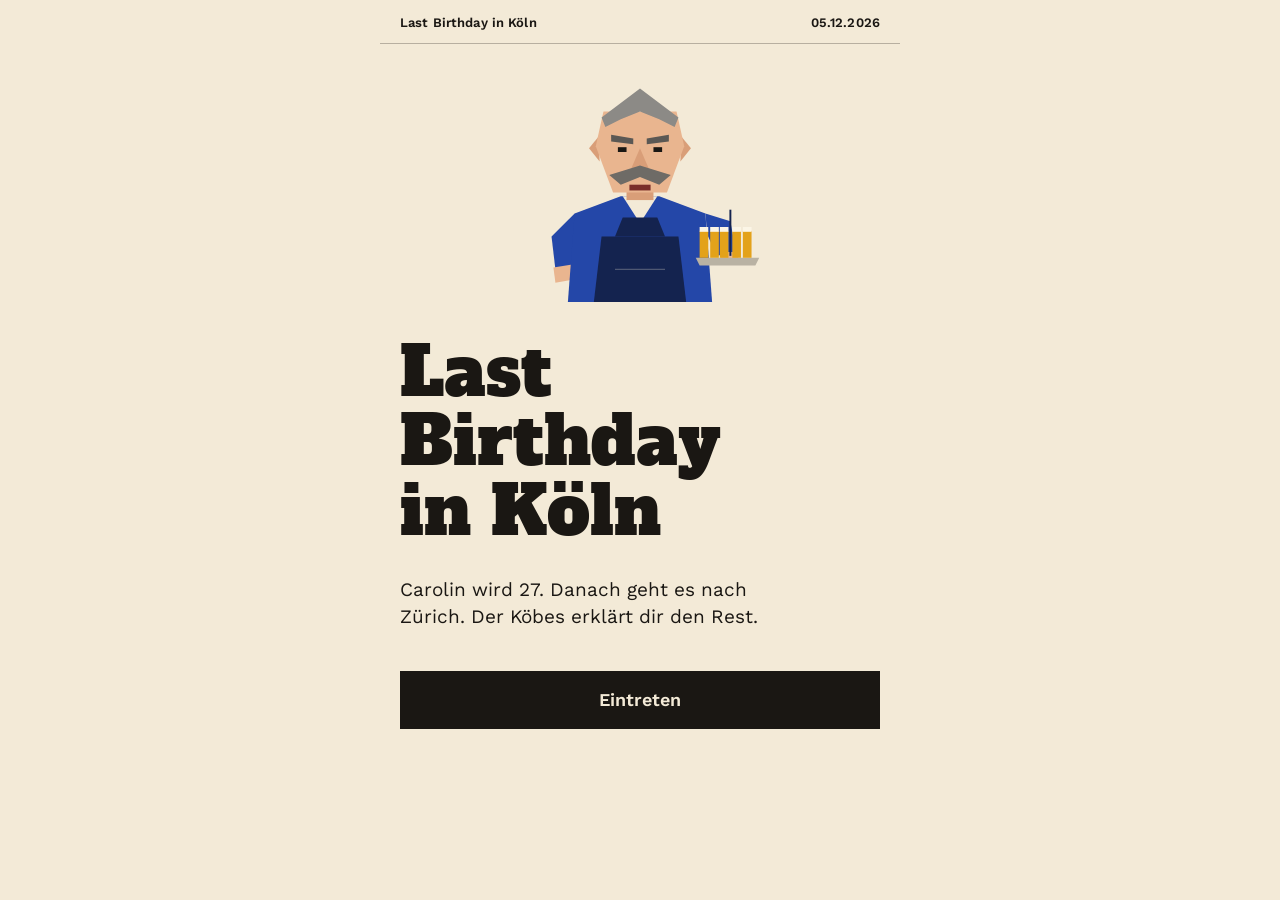
==== index.html @ af920d20 "Einladung: erste Version" ====
<!doctype html>
<html lang="de">
<head>
<meta charset="utf-8">
<meta name="viewport" content="width=device-width, initial-scale=1, viewport-fit=cover">
<meta name="robots" content="noindex,nofollow">
<meta name="theme-color" content="#F3EAD7">
<title>Last Birthday in Köln</title>
<link rel="preconnect" href="https://fonts.googleapis.com">
<link rel="preconnect" href="https://fonts.gstatic.com" crossorigin>
<link href="https://fonts.googleapis.com/css2?family=Alfa+Slab+One&family=Work+Sans:wght@400;500;600&display=swap" rel="stylesheet">
<link rel="stylesheet" href="style.css">
</head>
<body>

<header class="top">
  <span>Last Birthday in Köln</span>
  <span>05.12.2026</span>
</header>

<main id="app">

  <!-- Bühne: Köbes oder Foto -->
  <div id="stage" class="stage">
    <div id="stage-kobes">
      <svg id="kobes" viewBox="0 0 260 260" role="img" aria-label="Der Köbes">
        <!-- linker Arm -->
        <polygon fill="#2447A8" points="62,168 38,192 42,226 64,222 72,190"/>
        <polygon fill="#E9B58F" points="40,224 66,220 64,236 42,240"/>
        <!-- Torso -->
        <polygon fill="#2447A8" points="55,260 62,168 110,150 150,150 198,168 205,260"/>
        <polygon fill="#F3EAD7" points="112,150 130,178 148,150"/>
        <polygon fill="#14234F" points="82,260 90,192 170,192 178,260"/>
        <polygon fill="#14234F" points="104,192 112,172 148,172 156,192"/>
        <line x1="104" y1="226" x2="156" y2="226" stroke="#F3EAD7" stroke-opacity=".35" stroke-width="1"/>
        <!-- rechter Arm mit Kölsch-Kranz -->
        <polygon fill="#2447A8" points="198,168 224,176 230,208 210,212 200,190"/>
        <rect x="214" y="208" width="18" height="12" fill="#E9B58F"/>
        <rect x="223" y="164" width="2" height="48" fill="#14234F"/>
        <polygon fill="#B9B2A3" points="188,214 254,214 250,222 192,222"/>
        <g>
          <rect x="192" y="186" width="9" height="28" fill="#E3A21A"/><rect x="192" y="182" width="9" height="5" fill="#FBF5E6"/>
          <rect x="203" y="186" width="9" height="28" fill="#E3A21A"/><rect x="203" y="182" width="9" height="5" fill="#FBF5E6"/>
          <rect x="213" y="186" width="9" height="28" fill="#E3A21A"/><rect x="213" y="182" width="9" height="5" fill="#FBF5E6"/>
          <rect x="226" y="186" width="9" height="28" fill="#E3A21A"/><rect x="226" y="182" width="9" height="5" fill="#FBF5E6"/>
          <rect x="237" y="186" width="9" height="28" fill="#E3A21A"/><rect x="237" y="182" width="9" height="5" fill="#FBF5E6"/>
        </g>
        <!-- Hals, Ohren, Kopf -->
        <rect fill="#D99E78" x="116" y="128" width="28" height="26"/>
        <polygon fill="#D99E78" points="87,88 77,100 88,114"/>
        <polygon fill="#D99E78" points="173,88 183,100 172,114"/>
        <polygon fill="#E9B58F" points="92,62 168,62 176,98 158,146 102,146 84,98"/>
        <polygon fill="#8C8A86" points="90,68 130,38 170,68 166,78 150,70 130,62 110,70 94,78"/>
        <polygon fill="#5B5854" points="100,86 123,90 123,96 100,93"/>
        <polygon fill="#5B5854" points="160,86 137,90 137,96 160,93"/>
        <rect class="eye" x="107" y="99" width="9" height="5" fill="#1A1713"/>
        <rect class="eye" x="144" y="99" width="9" height="5" fill="#1A1713"/>
        <polygon fill="#D99E78" points="130,100 139,121 121,121"/>
        <rect class="mouth" x="119" y="138" width="22" height="6" fill="#7A2E2A"/>
        <polygon fill="#6E6B66" points="98,128 130,118 162,128 150,138 130,130 110,138"/>
      </svg>
    </div>
    <figure id="stage-photo" class="photo" hidden>
      <img id="photo-img" alt="">
    </figure>
  </div>

  <!-- INTRO -->
  <section id="s-intro" class="screen" hidden>
    <h1 class="title">Last Birthday<br>in Köln</h1>
    <p class="lede">Carolin wird 27. Danach geht es nach Zürich. Der Köbes erklärt dir den Rest.</p>
    <button class="btn btn-main" data-go="story">Eintreten</button>
  </section>

  <!-- STORY -->
  <section id="s-story" class="screen" hidden>
    <div class="progress"><i id="progress"></i></div>
    <div class="bubble" id="bubble"><p id="bubble-text"></p></div>
    <div id="infocard" class="infocard" hidden>
      <dl>
        <div><dt>Wann</dt><dd>Samstag, 5. Dezember 2026, 20 Uhr</dd></div>
        <div><dt>Wo</dt><dd>die wohngemeinschaft<br>Richard-Wagner-Str. 39, 50674 Köln<br>Podest im Wohnzimmer</dd></div>
      </dl>
    </div>
    <button class="btn btn-main" id="next">Weiter</button>
  </section>

  <!-- FORMULAR -->
  <section id="s-form" class="screen" hidden>
    <div class="bubble"><p>Und? Kommst du? Dann sag mir kurz Bescheid. Ich muss wissen, wie viele Gläser ich spülen muss.</p></div>
    <form id="form" autocomplete="off" novalidate>
      <label class="field">
        <span class="lab">Dein Name</span>
        <input type="text" id="f-name" maxlength="60" placeholder="Vor- und Nachname" required>
      </label>

      <fieldset class="field">
        <legend class="lab">Kommst du?</legend>
        <div class="choices">
          <label class="choice"><input type="radio" name="status" value="yes" checked><span>Ich komme</span></label>
          <label class="choice"><input type="radio" name="status" value="maybe"><span>Vielleicht</span></label>
          <label class="choice"><input type="radio" name="status" value="no"><span>Ich kann nicht</span></label>
        </div>
      </fieldset>

      <div id="form-more">
        <div class="field">
          <span class="lab">Mit wie vielen kommst du?</span>
          <div class="stepper">
            <button type="button" id="g-minus" aria-label="Weniger">−</button>
            <output id="g-out">1</output>
            <button type="button" id="g-plus" aria-label="Mehr">+</button>
            <small id="g-hint">nur du</small>
          </div>
        </div>

        <fieldset class="field">
          <legend class="lab">Wann kommst du ungefähr?</legend>
          <div class="choices stack" id="arrival"></div>
        </fieldset>
      </div>

      <label class="field">
        <span class="lab">Nachricht an Caro <em>(optional)</em></span>
        <textarea id="f-note" rows="2" maxlength="400" placeholder="Eine Zeile reicht"></textarea>
      </label>

      <p class="error" id="form-error" hidden></p>
      <button class="btn btn-main" type="submit" id="form-submit">Abschicken</button>
    </form>
  </section>

  <!-- SPIEL-REGELN -->
  <section id="s-rules" class="screen" hidden>
    <div class="bubble"><p id="rules-text"></p></div>
    <ul class="rules">
      <li>Erst ein Übungsglas ohne Wertung, dann sechs Gläser mit Wertung.</li>
      <li>Knopf gedrückt halten, es zapft. Loslassen, wenn das Kölsch am Eichstrich ist.</li>
      <li>Es läuft mal schneller und mal langsamer. Ab dem vierten Glas wird es schwerer.</li>
      <li>Läuft es über, gibt es null Punkte. Pro Glas sind 100 Punkte möglich.</li>
    </ul>
    <button class="btn btn-main" id="rules-go">Los, Zapfhahn auf</button>
  </section>

  <!-- SPIEL -->
  <section id="s-game" class="screen game" hidden>
    <div class="game-head">
      <span id="g-label">Übungsglas</span>
      <span id="g-total">0 Punkte</span>
    </div>
    <div class="glass-wrap" id="glass-wrap">
      <svg id="glass" viewBox="-40 -40 240 390" aria-hidden="true">
        <defs><clipPath id="gclip"><polygon points="42,10 118,10 110,330 50,330"/></clipPath></defs>
        <!-- Zapfhahn -->
        <polygon points="64,-40 96,-40 96,-22 86,-22 86,-14 74,-14 74,-22 64,-22" fill="#14234F"/>
        <rect id="stream" x="76" y="-14" width="8" height="0" fill="#E3A21A"/>
        <g clip-path="url(#gclip)">
          <rect x="0" y="10" width="160" height="320" fill="#FFFFFF" fill-opacity=".4"/>
          <rect id="liq" x="0" y="330" width="160" height="0" fill="#E3A21A"/>
          <rect id="foam" x="0" y="330" width="160" height="0" fill="#FFFFFF"/>
        </g>
        <polygon points="42,10 118,10 110,330 50,330" fill="none" stroke="#1A1713" stroke-width="3" stroke-linejoin="miter"/>
        <g id="mark">
          <line id="mark-line" x1="-38" x2="132" y1="0" y2="0" stroke="#C4161C" stroke-width="3"/>
          <text id="mark-text" x="-38" y="-6" font-size="11" fill="#C4161C" font-family="Work Sans, sans-serif" font-weight="600">Eichstrich</text>
        </g>
        <line id="hit" x1="36" x2="124" y1="0" y2="0" stroke="#1A1713" stroke-width="2" stroke-dasharray="4 3" opacity="0"/>
      </svg>
    </div>
    <p class="game-note" id="game-note"></p>
    <div class="result" id="result" hidden>
      <strong id="res-points">+0</strong>
      <p id="res-text"></p>
      <button class="btn btn-main" id="res-next">Nächstes Glas</button>
    </div>
    <button class="btn btn-pour" id="pour" aria-label="Zapfen: gedrückt halten">Gedrückt halten zum Zapfen</button>
  </section>

  <!-- FERTIG -->
  <section id="s-done" class="screen" hidden>
    <div class="scorebox" id="scorebox" hidden>
      <span class="lab">Dein Wert</span>
      <strong id="score-big">0</strong>
      <span class="of">von 600</span>
    </div>
    <div class="bubble"><p id="done-text"></p></div>
    <div id="done-card" class="infocard">
      <dl>
        <div><dt>Wann</dt><dd>Samstag, 5. Dezember 2026, 20 Uhr</dd></div>
        <div><dt>Wo</dt><dd>die wohngemeinschaft<br>Richard-Wagner-Str. 39, 50674 Köln<br>Podest im Wohnzimmer</dd></div>
        <div><dt>Deine Antwort</dt><dd id="done-answer"></dd></div>
      </dl>
    </div>
    <button class="btn btn-main" id="ics">In den Kalender</button>
    <button class="btn btn-quiet" id="again">Antwort ändern</button>
  </section>

</main>

<script src="config.js"></script>
<script src="app.js"></script>
</body>
</html>
---- style.css ----
:root {
  --cream: #F3EAD7;
  --paper: #FBF5E6;
  --ink: #1A1713;
  --gold: #E3A21A;
  --red: #C4161C;
  --blue: #2447A8;
  --navy: #14234F;
  --line: rgba(26, 23, 19, .28);
  --display: 'Alfa Slab One', Georgia, 'Times New Roman', serif;
  --body: 'Work Sans', system-ui, -apple-system, 'Segoe UI', Roboto, sans-serif;
}

* { box-sizing: border-box; margin: 0; }
html { -webkit-text-size-adjust: 100%; }
body {
  background: var(--cream);
  color: var(--ink);
  font-family: var(--body);
  font-size: 17px;
  line-height: 1.45;
  min-height: 100vh;
  min-height: 100dvh;
  display: flex;
  flex-direction: column;
  align-items: center;
}
[hidden] { display: none !important; }

.top {
  width: 100%;
  max-width: 520px;
  display: flex;
  justify-content: space-between;
  padding: 14px 20px 10px;
  font-size: 13px;
  font-weight: 600;
  border-bottom: 1px solid var(--line);
  letter-spacing: .01em;
}

#app {
  width: 100%;
  max-width: 520px;
  padding: 0 20px calc(28px + env(safe-area-inset-bottom));
  flex: 1;
  display: flex;
  flex-direction: column;
}

/* Bühne */
.stage {
  height: 250px;
  display: flex;
  align-items: flex-end;
  justify-content: center;
  margin-top: 8px;
  position: relative;
}
.stage.compact { height: 130px; }
#stage-kobes svg { height: 100%; width: auto; max-height: 250px; display: block; }
.stage.compact #stage-kobes svg { height: 130px; }
#stage-kobes { height: 100%; display: flex; align-items: flex-end; }
.stage.compact #stage-kobes { height: 130px; }

.photo {
  background: var(--paper);
  padding: 10px 10px 34px;
  border: 1px solid var(--line);
  transform: rotate(-2deg);
  max-height: 100%;
  display: flex;
  align-self: center;
}
.photo img { display: block; max-height: 190px; max-width: 280px; width: auto; height: auto; object-fit: cover; }

.mouth { transform-origin: 130px 141px; }
.talking .mouth { animation: talk .22s steps(1) infinite; }
@keyframes talk { 0% { transform: scaleY(1); } 50% { transform: scaleY(2.2); } }
.eye { animation: blink 5s infinite; transform-origin: center; transform-box: fill-box; }
@keyframes blink { 0%, 94%, 100% { transform: scaleY(1); } 96% { transform: scaleY(.1); } }

/* Typo */
.title {
  font-family: var(--display);
  font-weight: 400;
  font-size: clamp(44px, 14vw, 68px);
  line-height: 1.02;
  margin: 22px 0 14px;
  color: var(--ink);
}
.lede { font-size: 19px; max-width: 30ch; margin-bottom: 24px; }
.lab { display: block; font-weight: 600; font-size: 14px; margin-bottom: 8px; }
.lab em { font-weight: 400; font-style: normal; opacity: .65; }

.screen { display: flex; flex-direction: column; gap: 16px; padding-top: 14px; flex: 1; }

/* Sprechblase */
.bubble {
  border: 1.5px solid var(--ink);
  background: var(--paper);
  padding: 18px 18px 18px;
  position: relative;
  min-height: 112px;
  margin-top: 8px;
}
.bubble::before {
  content: '';
  position: absolute;
  top: -11px;
  left: 56%;
  width: 18px;
  height: 18px;
  background: var(--paper);
  border-left: 1.5px solid var(--ink);
  border-top: 1.5px solid var(--ink);
  transform: rotate(45deg);
}
.bubble p { font-size: 19px; line-height: 1.42; }

.progress { height: 3px; background: var(--line); }
.progress i { display: block; height: 100%; width: 0; background: var(--red); transition: width .3s ease; }

/* Infokarte */
.infocard { border-top: 1.5px solid var(--ink); border-bottom: 1.5px solid var(--ink); }
.infocard dl > div { display: grid; grid-template-columns: 92px 1fr; gap: 12px; padding: 12px 0; }
.infocard dl > div + div { border-top: 1px solid var(--line); }
.infocard dt { font-size: 13px; font-weight: 600; opacity: .7; padding-top: 2px; }
.infocard dd { font-weight: 500; }

/* Buttons */
.btn {
  appearance: none;
  border: 1.5px solid var(--ink);
  background: transparent;
  color: var(--ink);
  font: inherit;
  font-weight: 600;
  padding: 15px 18px;
  cursor: pointer;
  border-radius: 0;
  width: 100%;
  -webkit-tap-highlight-color: transparent;
}
.btn-main { background: var(--ink); color: var(--cream); }
.btn-main:active { background: var(--red); border-color: var(--red); }
.btn-quiet { border-color: transparent; text-decoration: underline; text-underline-offset: 3px; }
.btn[disabled] { opacity: .5; }
#next { margin-top: auto; }

/* Formular */
#form { display: grid; gap: 22px; }
#form-more { display: grid; gap: 22px; }
.field { border: 0; padding: 0; min-width: 0; }
input[type=text], textarea {
  width: 100%;
  font: inherit;
  padding: 13px 14px;
  border: 1.5px solid var(--ink);
  background: var(--paper);
  border-radius: 0;
  color: var(--ink);
}
input[type=text]:focus, textarea:focus { outline: 3px solid var(--gold); outline-offset: 0; }
textarea { resize: vertical; }

.choices { display: grid; grid-template-columns: repeat(3, 1fr); gap: 0; }
.choices.stack { grid-template-columns: 1fr; }
.choice { position: relative; display: block; }
.choice input { position: absolute; opacity: 0; inset: 0; }
.choice span {
  display: block;
  padding: 13px 12px;
  border: 1.5px solid var(--ink);
  margin: 0 -1.5px -1.5px 0;
  background: var(--paper);
  font-weight: 500;
  font-size: 16px;
}
.choice input:checked + span { background: var(--ink); color: var(--cream); }
.choice input:focus-visible + span { outline: 3px solid var(--gold); outline-offset: 2px; }
.stack .choice span { margin: 0 0 -1.5px 0; }

.stepper { display: flex; align-items: center; gap: 0; }
.stepper button {
  width: 48px; height: 48px;
  border: 1.5px solid var(--ink); background: var(--paper);
  font: inherit; font-size: 22px; cursor: pointer; border-radius: 0;
}
.stepper output {
  width: 56px; height: 48px;
  display: grid; place-items: center;
  border-top: 1.5px solid var(--ink); border-bottom: 1.5px solid var(--ink);
  font-weight: 600; font-size: 19px;
}
.stepper small { margin-left: 14px; opacity: .7; }

.error { color: var(--red); font-weight: 600; }

/* Regeln */
.rules { list-style: none; padding: 0; border-top: 1.5px solid var(--ink); }
.rules li { padding: 11px 0 11px 20px; border-bottom: 1px solid var(--line); position: relative; font-size: 16px; }
.rules li::before { content: ''; position: absolute; left: 0; top: 19px; width: 8px; height: 8px; background: var(--gold); transform: rotate(45deg); }

/* Spiel */
.game { gap: 6px; user-select: none; -webkit-user-select: none; -webkit-touch-callout: none; touch-action: manipulation; }
.game-head { display: flex; justify-content: space-between; font-weight: 600; border-bottom: 1px solid var(--line); padding-bottom: 8px; }
.glass-wrap { position: relative; display: flex; justify-content: center; flex: 1; min-height: 300px; }
#glass { height: clamp(280px, calc(100dvh - 330px), 520px); width: auto; max-width: 100%; display: block; }
.game-note { text-align: center; min-height: 22px; font-size: 15px; opacity: .85; }
#result[hidden] + .btn-pour { display: inline-block; }
.btn-pour {
  background: var(--gold);
  border-color: var(--ink);
  padding: 26px 18px;
  font-size: 19px;
  touch-action: none;
  user-select: none; -webkit-user-select: none;
}
.btn-pour.on { background: var(--red); color: var(--paper); border-color: var(--red); }
.btn-pour[disabled] { opacity: .35; }

.result {
  display: grid; grid-template-columns: auto 1fr; column-gap: 16px; row-gap: 12px; align-items: center;
  border-top: 1.5px solid var(--ink); padding-top: 12px;
}
.result .btn { grid-column: 1 / -1; }
.result strong { font-family: var(--display); font-weight: 400; font-size: 52px; line-height: 1; }
.result strong.zero { color: var(--red); }
.result p { font-size: 17px; }

.spill #liq { fill: var(--red); }

/* Ergebnis */
.scorebox { border: 1.5px solid var(--ink); background: var(--paper); padding: 16px 18px; display: grid; grid-template-columns: 1fr auto; align-items: baseline; margin-top: 12px; }
.scorebox .lab { grid-column: 1 / -1; margin-bottom: 0; }
.scorebox strong { font-family: var(--display); font-weight: 400; font-size: 64px; line-height: 1.1; }
.scorebox .of { opacity: .7; }

@media (min-width: 560px) {
  body { font-size: 18px; }
}
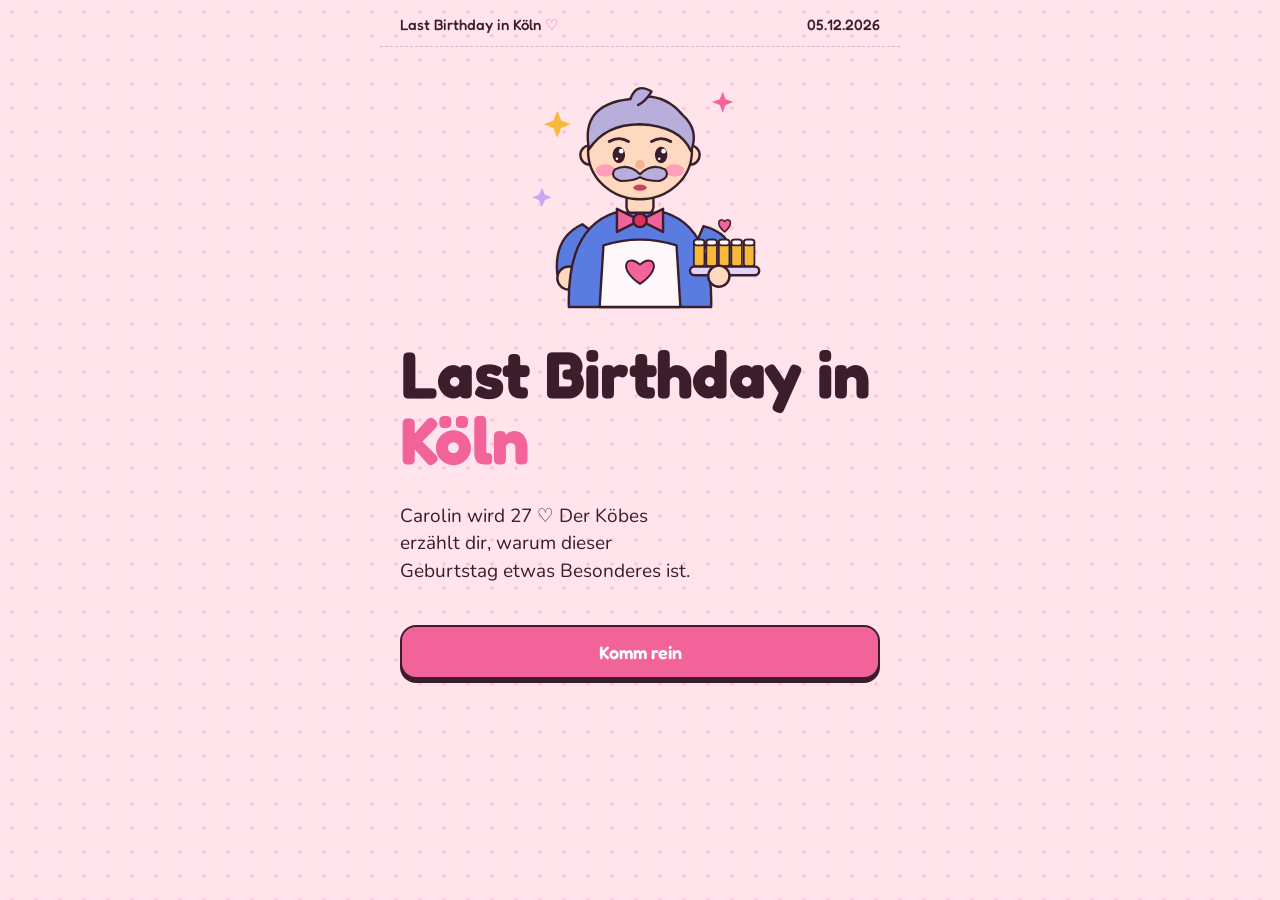
==== commit 8ae7f8a8: "Cute Design, Saarland-Story, Foto, Supabase verbunden" ====
--- a/index.html
+++ b/index.html
@@ -4,11 +4,13 @@
 <meta charset="utf-8">
 <meta name="viewport" content="width=device-width, initial-scale=1, viewport-fit=cover">
 <meta name="robots" content="noindex,nofollow">
-<meta name="theme-color" content="#F3EAD7">
+<meta name="theme-color" content="#FFE4EC">
 <title>Last Birthday in Köln</title>
+<meta property="og:title" content="Last Birthday in Köln">
+<meta property="og:description" content="Carolin wird 27. Der Köbes lädt ein.">
 <link rel="preconnect" href="https://fonts.googleapis.com">
 <link rel="preconnect" href="https://fonts.gstatic.com" crossorigin>
-<link href="https://fonts.googleapis.com/css2?family=Alfa+Slab+One&family=Work+Sans:wght@400;500;600&display=swap" rel="stylesheet">
+<link href="https://fonts.googleapis.com/css2?family=Fredoka:wght@400;500;600;700&family=Nunito:wght@400;600;700;800&display=swap" rel="stylesheet">
 <link rel="stylesheet" href="style.css">
 </head>
 <body>
@@ -24,52 +26,81 @@
   <div id="stage" class="stage">
     <div id="stage-kobes">
       <svg id="kobes" viewBox="0 0 260 260" role="img" aria-label="Der Köbes">
-        <!-- linker Arm -->
-        <polygon fill="#2447A8" points="62,168 38,192 42,226 64,222 72,190"/>
-        <polygon fill="#E9B58F" points="40,224 66,220 64,236 42,240"/>
-        <!-- Torso -->
-        <polygon fill="#2447A8" points="55,260 62,168 110,150 150,150 198,168 205,260"/>
-        <polygon fill="#F3EAD7" points="112,150 130,178 148,150"/>
-        <polygon fill="#14234F" points="82,260 90,192 170,192 178,260"/>
-        <polygon fill="#14234F" points="104,192 112,172 148,172 156,192"/>
-        <line x1="104" y1="226" x2="156" y2="226" stroke="#F3EAD7" stroke-opacity=".35" stroke-width="1"/>
-        <!-- rechter Arm mit Kölsch-Kranz -->
-        <polygon fill="#2447A8" points="198,168 224,176 230,208 210,212 200,190"/>
-        <rect x="214" y="208" width="18" height="12" fill="#E9B58F"/>
-        <rect x="223" y="164" width="2" height="48" fill="#14234F"/>
-        <polygon fill="#B9B2A3" points="188,214 254,214 250,222 192,222"/>
-        <g>
-          <rect x="192" y="186" width="9" height="28" fill="#E3A21A"/><rect x="192" y="182" width="9" height="5" fill="#FBF5E6"/>
-          <rect x="203" y="186" width="9" height="28" fill="#E3A21A"/><rect x="203" y="182" width="9" height="5" fill="#FBF5E6"/>
-          <rect x="213" y="186" width="9" height="28" fill="#E3A21A"/><rect x="213" y="182" width="9" height="5" fill="#FBF5E6"/>
-          <rect x="226" y="186" width="9" height="28" fill="#E3A21A"/><rect x="226" y="182" width="9" height="5" fill="#FBF5E6"/>
-          <rect x="237" y="186" width="9" height="28" fill="#E3A21A"/><rect x="237" y="182" width="9" height="5" fill="#FBF5E6"/>
-        </g>
-        <!-- Hals, Ohren, Kopf -->
-        <rect fill="#D99E78" x="116" y="128" width="28" height="26"/>
-        <polygon fill="#D99E78" points="87,88 77,100 88,114"/>
-        <polygon fill="#D99E78" points="173,88 183,100 172,114"/>
-        <polygon fill="#E9B58F" points="92,62 168,62 176,98 158,146 102,146 84,98"/>
-        <polygon fill="#8C8A86" points="90,68 130,38 170,68 166,78 150,70 130,62 110,70 94,78"/>
-        <polygon fill="#5B5854" points="100,86 123,90 123,96 100,93"/>
-        <polygon fill="#5B5854" points="160,86 137,90 137,96 160,93"/>
-        <rect class="eye" x="107" y="99" width="9" height="5" fill="#1A1713"/>
-        <rect class="eye" x="144" y="99" width="9" height="5" fill="#1A1713"/>
-        <polygon fill="#D99E78" points="130,100 139,121 121,121"/>
-        <rect class="mouth" x="119" y="138" width="22" height="6" fill="#7A2E2A"/>
-        <polygon fill="#6E6B66" points="98,128 130,118 162,128 150,138 130,130 110,138"/>
+        <g stroke="#3B1E2C" stroke-width="2.5" stroke-linejoin="round" stroke-linecap="round">
+          <!-- Funkeln -->
+          <path class="spark" d="M44 58 l4 10 10 4 -10 4 -4 10 -4 -10 -10 -4 10 -4z" fill="#F7B93B" stroke="none"/>
+          <path class="spark s2" d="M216 38 l3 8 8 3 -8 3 -3 8 -3 -8 -8 -3 8 -3z" fill="#F2639A" stroke="none"/>
+          <path class="spark s3" d="M28 138 l3 7 7 3 -7 3 -3 7 -3 -7 -7 -3 7 -3z" fill="#C7A8F0" stroke="none"/>
+
+          <!-- Hals -->
+          <rect x="116" y="138" width="28" height="28" rx="8" fill="#FFD9BF"/>
+
+          <!-- linker Arm -->
+          <path d="M70 176 Q40 190 44 228 L68 226 Q68 200 86 188 Z" fill="#5A7BE0"/>
+          <circle cx="56" cy="232" r="12" fill="#FFD9BF"/>
+
+          <!-- Torso -->
+          <path d="M56 262 Q54 180 104 164 L156 164 Q206 180 204 262 Z" fill="#5A7BE0"/>
+          <!-- Schürze -->
+          <path d="M88 262 L92 198 Q130 186 168 198 L172 262 Z" fill="#FFF8FB"/>
+          <path d="M130 238 C106 222 116 206 130 218 C144 206 154 222 130 238 Z" fill="#F2639A" stroke-width="2"/>
+          <!-- Schleife -->
+          <path d="M130 172 L106 160 L106 184 Z" fill="#F2639A"/>
+          <path d="M130 172 L154 160 L154 184 Z" fill="#F2639A"/>
+          <circle cx="130" cy="172" r="7" fill="#E0305F"/>
+
+          <!-- rechter Arm mit Kölsch-Kranz -->
+          <path d="M196 178 Q228 186 228 218 L204 220 Q204 200 190 192 Z" fill="#5A7BE0"/>
+          <g stroke-width="1.8">
+            <rect x="186" y="192" width="11" height="28" rx="3" fill="#F7B93B"/><rect x="186" y="192" width="11" height="6" rx="3" fill="#FFF8FB"/>
+            <rect x="199" y="192" width="11" height="28" rx="3" fill="#F7B93B"/><rect x="199" y="192" width="11" height="6" rx="3" fill="#FFF8FB"/>
+            <rect x="212" y="192" width="11" height="28" rx="3" fill="#F7B93B"/><rect x="212" y="192" width="11" height="6" rx="3" fill="#FFF8FB"/>
+            <rect x="225" y="192" width="11" height="28" rx="3" fill="#F7B93B"/><rect x="225" y="192" width="11" height="6" rx="3" fill="#FFF8FB"/>
+            <rect x="238" y="192" width="11" height="28" rx="3" fill="#F7B93B"/><rect x="238" y="192" width="11" height="6" rx="3" fill="#FFF8FB"/>
+          </g>
+          <rect x="182" y="220" width="72" height="9" rx="4.5" fill="#E3D3FA"/>
+          <path d="M218 184 C208 176 212 168 218 173 C224 168 228 176 218 184 Z" fill="#F2639A" stroke-width="1.6"/>
+          <circle cx="212" cy="230" r="11" fill="#FFD9BF"/>
+
+          <!-- Ohren -->
+          <circle cx="78" cy="104" r="10" fill="#FFD9BF"/>
+          <circle cx="182" cy="104" r="10" fill="#FFD9BF"/>
+          <!-- Kopf -->
+          <ellipse cx="130" cy="100" rx="54" ry="50" fill="#FFD9BF"/>
+          <!-- Haare -->
+          <path d="M77 98 Q68 52 118 46 Q152 36 174 62 Q192 78 183 100 Q172 74 130 72 Q94 72 77 98 Z" fill="#B8AEDB"/>
+          <path d="M120 46 Q126 28 142 38 Q136 48 128 52" fill="#B8AEDB"/>
+        </g>
+        <!-- Gesicht -->
+        <g stroke="#3B1E2C" stroke-linecap="round" fill="none">
+          <path d="M98 90 Q108 84 118 90" stroke-width="3"/>
+          <path d="M142 90 Q152 84 162 90" stroke-width="3"/>
+        </g>
+        <g class="eyes">
+          <ellipse class="eye" cx="108" cy="104" rx="6.5" ry="8.5" fill="#3B1E2C"/>
+          <ellipse class="eye" cx="152" cy="104" rx="6.5" ry="8.5" fill="#3B1E2C"/>
+          <circle cx="110.5" cy="100" r="2.4" fill="#fff"/>
+          <circle cx="154.5" cy="100" r="2.4" fill="#fff"/>
+          <circle cx="106" cy="108" r="1.3" fill="#fff"/>
+          <circle cx="150" cy="108" r="1.3" fill="#fff"/>
+        </g>
+        <ellipse cx="94" cy="120" rx="10" ry="6.5" fill="#FF9FB8"/>
+        <ellipse cx="166" cy="120" rx="10" ry="6.5" fill="#FF9FB8"/>
+        <circle cx="130" cy="114" r="5" fill="#F4B493"/>
+        <ellipse class="mouth" cx="130" cy="138" rx="7" ry="3.2" fill="#C9455F"/>
+        <path d="M130 124 Q118 112 104 119 Q98 127 110 131 Q124 131 130 127 Q136 131 150 131 Q162 127 156 119 Q142 112 130 124 Z" fill="#B8AEDB" stroke="#3B1E2C" stroke-width="2.2" stroke-linejoin="round"/>
       </svg>
     </div>
     <figure id="stage-photo" class="photo" hidden>
-      <img id="photo-img" alt="">
+      <img id="photo-img" alt="Die kleine Caro mit einem Luftballon">
     </figure>
   </div>
 
   <!-- INTRO -->
   <section id="s-intro" class="screen" hidden>
-    <h1 class="title">Last Birthday<br>in Köln</h1>
-    <p class="lede">Carolin wird 27. Danach geht es nach Zürich. Der Köbes erklärt dir den Rest.</p>
-    <button class="btn btn-main" data-go="story">Eintreten</button>
+    <h1 class="title">Last Birthday in <em>Köln</em></h1>
+    <p class="lede">Carolin wird 27 &#9825; Der Köbes erzählt dir, warum dieser Geburtstag etwas Besonderes ist.</p>
+    <button class="btn btn-main" data-go="story">Komm rein</button>
   </section>
 
   <!-- STORY -->
@@ -150,21 +181,22 @@
     </div>
     <div class="glass-wrap" id="glass-wrap">
       <svg id="glass" viewBox="-40 -40 240 390" aria-hidden="true">
-        <defs><clipPath id="gclip"><polygon points="42,10 118,10 110,330 50,330"/></clipPath></defs>
+        <defs><clipPath id="gclip"><path d="M42 10 H118 L110 322 Q109 330 101 330 H59 Q51 330 50 322 Z"/></clipPath></defs>
         <!-- Zapfhahn -->
-        <polygon points="64,-40 96,-40 96,-22 86,-22 86,-14 74,-14 74,-22 64,-22" fill="#14234F"/>
-        <rect id="stream" x="76" y="-14" width="8" height="0" fill="#E3A21A"/>
+        <rect x="62" y="-40" width="36" height="20" rx="6" fill="#3B1E2C"/>
+        <rect x="74" y="-22" width="12" height="9" rx="3" fill="#3B1E2C"/>
+        <rect id="stream" x="76" y="-14" width="8" height="0" fill="#F7B93B"/>
         <g clip-path="url(#gclip)">
-          <rect x="0" y="10" width="160" height="320" fill="#FFFFFF" fill-opacity=".4"/>
-          <rect id="liq" x="0" y="330" width="160" height="0" fill="#E3A21A"/>
+          <rect x="0" y="10" width="160" height="320" fill="#FFFFFF" fill-opacity=".55"/>
+          <rect id="liq" x="0" y="330" width="160" height="0" fill="#F7B93B"/>
           <rect id="foam" x="0" y="330" width="160" height="0" fill="#FFFFFF"/>
         </g>
-        <polygon points="42,10 118,10 110,330 50,330" fill="none" stroke="#1A1713" stroke-width="3" stroke-linejoin="miter"/>
+        <path d="M42 10 H118 L110 322 Q109 330 101 330 H59 Q51 330 50 322 Z" fill="none" stroke="#3B1E2C" stroke-width="3.5" stroke-linejoin="round"/>
         <g id="mark">
-          <line id="mark-line" x1="-38" x2="132" y1="0" y2="0" stroke="#C4161C" stroke-width="3"/>
-          <text id="mark-text" x="-38" y="-6" font-size="11" fill="#C4161C" font-family="Work Sans, sans-serif" font-weight="600">Eichstrich</text>
-        </g>
-        <line id="hit" x1="36" x2="124" y1="0" y2="0" stroke="#1A1713" stroke-width="2" stroke-dasharray="4 3" opacity="0"/>
+          <line id="mark-line" x1="-38" x2="132" y1="0" y2="0" stroke="#E0305F" stroke-width="3" stroke-linecap="round"/>
+          <text id="mark-text" x="-38" y="-6" font-size="12" fill="#E0305F" font-family="Fredoka, sans-serif" font-weight="600">Eichstrich</text>
+        </g>
+        <line id="hit" x1="36" x2="124" y1="0" y2="0" stroke="#3B1E2C" stroke-width="2" stroke-dasharray="4 3" opacity="0"/>
       </svg>
     </div>
     <p class="game-note" id="game-note"></p>
--- a/style.css
+++ b/style.css
@@ -1,20 +1,27 @@
 :root {
-  --cream: #F3EAD7;
-  --paper: #FBF5E6;
-  --ink: #1A1713;
-  --gold: #E3A21A;
-  --red: #C4161C;
-  --blue: #2447A8;
-  --navy: #14234F;
-  --line: rgba(26, 23, 19, .28);
-  --display: 'Alfa Slab One', Georgia, 'Times New Roman', serif;
-  --body: 'Work Sans', system-ui, -apple-system, 'Segoe UI', Roboto, sans-serif;
+  --cream: #FFE4EC;          /* Hintergrund, zartes Rosa */
+  --paper: #FFF8FB;          /* Karten */
+  --ink: #3B1E2C;            /* dunkles Pflaume statt Schwarz */
+  --gold: #F7B93B;           /* Kölsch */
+  --red: #E0305F;            /* Kirsche */
+  --rose: #F2639A;           /* Hauptfarbe Buttons */
+  --pink: #FFB3CD;
+  --lilac: #E3D3FA;
+  --butter: #FFF0B8;
+  --blue: #5A7BE0;
+  --navy: #3B1E2C;
+  --line: rgba(59, 30, 44, .22);
+  --display: 'Fredoka', 'Nunito', system-ui, sans-serif;
+  --body: 'Nunito', system-ui, -apple-system, 'Segoe UI', Roboto, sans-serif;
+  --r: 16px;
 }
 
 * { box-sizing: border-box; margin: 0; }
 html { -webkit-text-size-adjust: 100%; }
 body {
-  background: var(--cream);
+  background-color: var(--cream);
+  background-image: radial-gradient(rgba(242, 99, 154, .22) 1.8px, transparent 2px);
+  background-size: 24px 24px;
   color: var(--ink);
   font-family: var(--body);
   font-size: 17px;
@@ -33,11 +40,12 @@
   display: flex;
   justify-content: space-between;
   padding: 14px 20px 10px;
-  font-size: 13px;
-  font-weight: 600;
-  border-bottom: 1px solid var(--line);
-  letter-spacing: .01em;
-}
+  font-family: var(--display);
+  font-size: 15px;
+  font-weight: 500;
+  border-bottom: 1.5px dashed var(--line);
+}
+.top span:first-child::after { content: ' ♡'; color: var(--rose); }
 
 #app {
   width: 100%;
@@ -57,52 +65,74 @@
   margin-top: 8px;
   position: relative;
 }
-.stage.compact { height: 130px; }
-#stage-kobes svg { height: 100%; width: auto; max-height: 250px; display: block; }
-.stage.compact #stage-kobes svg { height: 130px; }
+.stage.compact { height: 140px; }
+.stage.has-photo { height: 290px; }
 #stage-kobes { height: 100%; display: flex; align-items: flex-end; }
-.stage.compact #stage-kobes { height: 130px; }
+#stage-kobes svg { height: 100%; width: auto; max-height: 250px; display: block; overflow: visible; }
+.stage.compact #stage-kobes svg { height: 140px; }
 
 .photo {
   background: var(--paper);
-  padding: 10px 10px 34px;
-  border: 1px solid var(--line);
-  transform: rotate(-2deg);
-  max-height: 100%;
+  padding: 9px 9px 30px;
+  border: 2px solid var(--ink);
+  border-radius: 6px;
+  box-shadow: 4px 4px 0 var(--rose);
+  transform: rotate(-3deg);
   display: flex;
   align-self: center;
-}
-.photo img { display: block; max-height: 190px; max-width: 280px; width: auto; height: auto; object-fit: cover; }
-
-.mouth { transform-origin: 130px 141px; }
+  position: relative;
+}
+.photo::before {
+  content: '';
+  position: absolute;
+  top: -12px; left: 50%;
+  width: 70px; height: 22px;
+  margin-left: -35px;
+  background: var(--butter);
+  border: 1.5px solid var(--ink);
+  transform: rotate(4deg);
+}
+.photo img { display: block; width: 188px; height: 212px; object-fit: cover; object-position: 50% 22%; border-radius: 2px; }
+
+.mouth { transform-origin: 130px 139px; transform-box: view-box; }
 .talking .mouth { animation: talk .22s steps(1) infinite; }
-@keyframes talk { 0% { transform: scaleY(1); } 50% { transform: scaleY(2.2); } }
-.eye { animation: blink 5s infinite; transform-origin: center; transform-box: fill-box; }
+@keyframes talk { 0% { transform: scaleY(1); } 50% { transform: scaleY(1.9); } }
+.eye { animation: blink 5s infinite; transform-box: fill-box; transform-origin: center; }
 @keyframes blink { 0%, 94%, 100% { transform: scaleY(1); } 96% { transform: scaleY(.1); } }
+.spark { animation: twinkle 2.4s ease-in-out infinite; transform-box: fill-box; transform-origin: center; }
+.spark.s2 { animation-delay: .8s; }
+.spark.s3 { animation-delay: 1.5s; }
+@keyframes twinkle { 0%, 100% { transform: scale(1); } 50% { transform: scale(.55); } }
+.shock #kobes { animation: shock .7s ease both; }
+@keyframes shock { 0% { transform: translateY(0); } 20% { transform: translateY(-14px) rotate(-3deg); } 40% { transform: translateY(0) rotate(3deg); } 60% { transform: rotate(-2deg); } 100% { transform: none; } }
 
 /* Typo */
 .title {
   font-family: var(--display);
-  font-weight: 400;
-  font-size: clamp(44px, 14vw, 68px);
-  line-height: 1.02;
+  font-weight: 700;
+  font-size: clamp(44px, 14vw, 66px);
+  line-height: 1;
   margin: 22px 0 14px;
   color: var(--ink);
-}
-.lede { font-size: 19px; max-width: 30ch; margin-bottom: 24px; }
-.lab { display: block; font-weight: 600; font-size: 14px; margin-bottom: 8px; }
-.lab em { font-weight: 400; font-style: normal; opacity: .65; }
+  letter-spacing: -.01em;
+}
+.title em { font-style: normal; color: var(--rose); }
+.lede { font-size: 19px; max-width: 28ch; margin-bottom: 24px; }
+.lab { display: block; font-family: var(--display); font-weight: 500; font-size: 16px; margin-bottom: 8px; }
+.lab em { font-family: var(--body); font-weight: 400; font-style: normal; opacity: .65; }
 
 .screen { display: flex; flex-direction: column; gap: 16px; padding-top: 14px; flex: 1; }
 
 /* Sprechblase */
 .bubble {
-  border: 1.5px solid var(--ink);
-  background: var(--paper);
-  padding: 18px 18px 18px;
+  border: 2px solid var(--ink);
+  border-radius: 20px;
+  background: var(--paper);
+  padding: 18px 20px;
   position: relative;
   min-height: 112px;
-  margin-top: 8px;
+  margin-top: 10px;
+  box-shadow: 5px 5px 0 var(--pink);
 }
 .bubble::before {
   content: '';
@@ -112,39 +142,44 @@
   width: 18px;
   height: 18px;
   background: var(--paper);
-  border-left: 1.5px solid var(--ink);
-  border-top: 1.5px solid var(--ink);
+  border-left: 2px solid var(--ink);
+  border-top: 2px solid var(--ink);
+  border-top-left-radius: 4px;
   transform: rotate(45deg);
 }
 .bubble p { font-size: 19px; line-height: 1.42; }
 
-.progress { height: 3px; background: var(--line); }
-.progress i { display: block; height: 100%; width: 0; background: var(--red); transition: width .3s ease; }
+.progress { height: 8px; background: var(--paper); border: 2px solid var(--ink); border-radius: 8px; overflow: hidden; }
+.progress i { display: block; height: 100%; width: 0; background: var(--rose); transition: width .3s ease; }
 
 /* Infokarte */
-.infocard { border-top: 1.5px solid var(--ink); border-bottom: 1.5px solid var(--ink); }
-.infocard dl > div { display: grid; grid-template-columns: 92px 1fr; gap: 12px; padding: 12px 0; }
-.infocard dl > div + div { border-top: 1px solid var(--line); }
-.infocard dt { font-size: 13px; font-weight: 600; opacity: .7; padding-top: 2px; }
-.infocard dd { font-weight: 500; }
+.infocard { border: 2px solid var(--ink); border-radius: 20px; background: var(--paper); padding: 4px 18px; box-shadow: 5px 5px 0 var(--lilac); }
+.infocard dl > div { display: grid; grid-template-columns: 96px 1fr; gap: 12px; padding: 12px 0; }
+.infocard dl > div + div { border-top: 1.5px dashed var(--line); }
+.infocard dt { font-family: var(--display); font-size: 15px; font-weight: 500; color: var(--rose); padding-top: 1px; }
+.infocard dd { font-weight: 700; }
 
 /* Buttons */
 .btn {
   appearance: none;
-  border: 1.5px solid var(--ink);
-  background: transparent;
-  color: var(--ink);
-  font: inherit;
+  border: 2px solid var(--ink);
+  background: var(--paper);
+  color: var(--ink);
+  font-family: var(--display);
+  font-size: 18px;
   font-weight: 600;
-  padding: 15px 18px;
+  padding: 14px 18px;
   cursor: pointer;
-  border-radius: 0;
-  width: 100%;
+  border-radius: var(--r);
+  width: 100%;
+  box-shadow: 0 4px 0 var(--ink);
+  transition: transform .06s, box-shadow .06s;
   -webkit-tap-highlight-color: transparent;
 }
-.btn-main { background: var(--ink); color: var(--cream); }
-.btn-main:active { background: var(--red); border-color: var(--red); }
-.btn-quiet { border-color: transparent; text-decoration: underline; text-underline-offset: 3px; }
+.btn:active { transform: translateY(3px); box-shadow: 0 1px 0 var(--ink); }
+.btn-main { background: var(--rose); color: #fff; }
+.btn-quiet { border-color: transparent; background: transparent; box-shadow: none; text-decoration: underline; text-underline-offset: 3px; font-size: 16px; font-weight: 500; }
+.btn-quiet:active { transform: none; box-shadow: none; }
 .btn[disabled] { opacity: .5; }
 #next { margin-top: auto; }
 
@@ -152,90 +187,86 @@
 #form { display: grid; gap: 22px; }
 #form-more { display: grid; gap: 22px; }
 .field { border: 0; padding: 0; min-width: 0; }
-input[type=text], textarea {
+input[type=text], input[type=password], textarea {
   width: 100%;
   font: inherit;
   padding: 13px 14px;
-  border: 1.5px solid var(--ink);
-  background: var(--paper);
-  border-radius: 0;
-  color: var(--ink);
-}
-input[type=text]:focus, textarea:focus { outline: 3px solid var(--gold); outline-offset: 0; }
+  border: 2px solid var(--ink);
+  background: var(--paper);
+  border-radius: 14px;
+  color: var(--ink);
+}
+input[type=text]:focus, input[type=password]:focus, textarea:focus { outline: 3px solid var(--pink); outline-offset: 1px; }
 textarea { resize: vertical; }
-
-.choices { display: grid; grid-template-columns: repeat(3, 1fr); gap: 0; }
-.choices.stack { grid-template-columns: 1fr; }
+::placeholder { color: rgba(59, 30, 44, .45); }
+
+.choices { display: grid; grid-template-columns: repeat(3, 1fr); gap: 8px; }
+.choices.stack { grid-template-columns: 1fr; gap: 8px; }
 .choice { position: relative; display: block; }
 .choice input { position: absolute; opacity: 0; inset: 0; }
 .choice span {
   display: block;
-  padding: 13px 12px;
-  border: 1.5px solid var(--ink);
-  margin: 0 -1.5px -1.5px 0;
-  background: var(--paper);
-  font-weight: 500;
+  padding: 12px 12px;
+  border: 2px solid var(--ink);
+  border-radius: 14px;
+  background: var(--paper);
+  font-weight: 700;
   font-size: 16px;
-}
-.choice input:checked + span { background: var(--ink); color: var(--cream); }
-.choice input:focus-visible + span { outline: 3px solid var(--gold); outline-offset: 2px; }
-.stack .choice span { margin: 0 0 -1.5px 0; }
-
-.stepper { display: flex; align-items: center; gap: 0; }
+  height: 100%;
+}
+.choice input:checked + span { background: var(--rose); color: #fff; box-shadow: 0 3px 0 var(--ink); }
+.choice input:focus-visible + span { outline: 3px solid var(--pink); outline-offset: 2px; }
+
+.stepper { display: flex; align-items: center; gap: 8px; }
 .stepper button {
   width: 48px; height: 48px;
-  border: 1.5px solid var(--ink); background: var(--paper);
-  font: inherit; font-size: 22px; cursor: pointer; border-radius: 0;
-}
-.stepper output {
-  width: 56px; height: 48px;
-  display: grid; place-items: center;
-  border-top: 1.5px solid var(--ink); border-bottom: 1.5px solid var(--ink);
-  font-weight: 600; font-size: 19px;
-}
-.stepper small { margin-left: 14px; opacity: .7; }
-
-.error { color: var(--red); font-weight: 600; }
+  border: 2px solid var(--ink); background: var(--paper);
+  font: inherit; font-size: 24px; cursor: pointer; border-radius: 14px;
+  box-shadow: 0 3px 0 var(--ink); color: var(--ink);
+}
+.stepper button:active { transform: translateY(2px); box-shadow: 0 1px 0 var(--ink); }
+.stepper output { min-width: 40px; text-align: center; font-family: var(--display); font-weight: 600; font-size: 24px; }
+.stepper small { margin-left: 6px; opacity: .7; }
+
+.error { color: var(--red); font-weight: 700; }
 
 /* Regeln */
-.rules { list-style: none; padding: 0; border-top: 1.5px solid var(--ink); }
-.rules li { padding: 11px 0 11px 20px; border-bottom: 1px solid var(--line); position: relative; font-size: 16px; }
-.rules li::before { content: ''; position: absolute; left: 0; top: 19px; width: 8px; height: 8px; background: var(--gold); transform: rotate(45deg); }
+.rules { list-style: none; padding: 4px 18px; border: 2px solid var(--ink); border-radius: 20px; background: var(--paper); box-shadow: 5px 5px 0 var(--lilac); }
+.rules li { padding: 11px 0 11px 28px; border-bottom: 1.5px dashed var(--line); position: relative; font-size: 16px; font-weight: 600; }
+.rules li:last-child { border-bottom: 0; }
+.rules li::before { content: '♡'; position: absolute; left: 0; top: 10px; color: var(--rose); font-weight: 700; }
 
 /* Spiel */
 .game { gap: 6px; user-select: none; -webkit-user-select: none; -webkit-touch-callout: none; touch-action: manipulation; }
-.game-head { display: flex; justify-content: space-between; font-weight: 600; border-bottom: 1px solid var(--line); padding-bottom: 8px; }
-.glass-wrap { position: relative; display: flex; justify-content: center; flex: 1; min-height: 300px; }
+.game-head { display: flex; justify-content: space-between; font-family: var(--display); font-weight: 600; font-size: 19px; border-bottom: 1.5px dashed var(--line); padding-bottom: 8px; }
+.glass-wrap { position: relative; display: flex; justify-content: center; flex: 1; min-height: 280px; }
 #glass { height: clamp(280px, calc(100dvh - 330px), 520px); width: auto; max-width: 100%; display: block; }
-.game-note { text-align: center; min-height: 22px; font-size: 15px; opacity: .85; }
-#result[hidden] + .btn-pour { display: inline-block; }
+.game-note { text-align: center; min-height: 22px; font-size: 15px; font-weight: 600; opacity: .85; }
 .btn-pour {
-  background: var(--gold);
-  border-color: var(--ink);
-  padding: 26px 18px;
-  font-size: 19px;
+  background: var(--rose);
+  color: #fff;
+  padding: 24px 18px;
+  font-size: 20px;
   touch-action: none;
   user-select: none; -webkit-user-select: none;
 }
-.btn-pour.on { background: var(--red); color: var(--paper); border-color: var(--red); }
-.btn-pour[disabled] { opacity: .35; }
+.btn-pour.on { background: var(--red); transform: translateY(3px); box-shadow: 0 1px 0 var(--ink); }
+.btn-pour[disabled] { opacity: .4; }
 
 .result {
   display: grid; grid-template-columns: auto 1fr; column-gap: 16px; row-gap: 12px; align-items: center;
-  border-top: 1.5px solid var(--ink); padding-top: 12px;
+  border-top: 1.5px dashed var(--line); padding-top: 12px;
 }
 .result .btn { grid-column: 1 / -1; }
-.result strong { font-family: var(--display); font-weight: 400; font-size: 52px; line-height: 1; }
+.result strong { font-family: var(--display); font-weight: 700; font-size: 54px; line-height: 1; color: var(--rose); }
 .result strong.zero { color: var(--red); }
-.result p { font-size: 17px; }
-
-.spill #liq { fill: var(--red); }
+.result p { font-size: 17px; font-weight: 600; }
 
 /* Ergebnis */
-.scorebox { border: 1.5px solid var(--ink); background: var(--paper); padding: 16px 18px; display: grid; grid-template-columns: 1fr auto; align-items: baseline; margin-top: 12px; }
-.scorebox .lab { grid-column: 1 / -1; margin-bottom: 0; }
-.scorebox strong { font-family: var(--display); font-weight: 400; font-size: 64px; line-height: 1.1; }
-.scorebox .of { opacity: .7; }
+.scorebox { border: 2px solid var(--ink); border-radius: 20px; background: var(--paper); padding: 14px 20px 16px; display: grid; grid-template-columns: 1fr auto; align-items: baseline; margin-top: 12px; box-shadow: 5px 5px 0 var(--butter); }
+.scorebox .lab { grid-column: 1 / -1; margin-bottom: 0; color: var(--rose); }
+.scorebox strong { font-family: var(--display); font-weight: 700; font-size: 66px; line-height: 1.1; }
+.scorebox .of { opacity: .7; font-weight: 600; }
 
 @media (min-width: 560px) {
   body { font-size: 18px; }
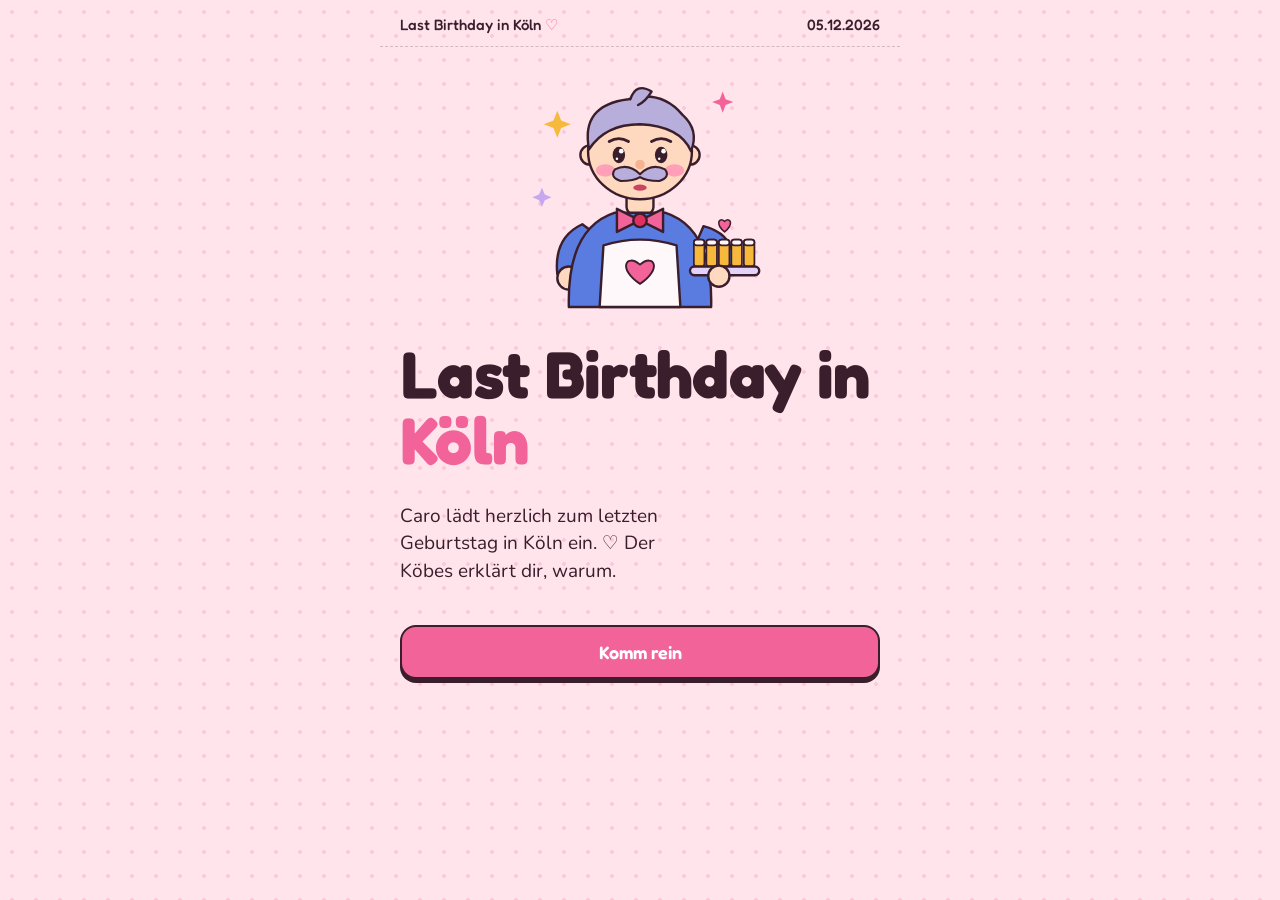
==== commit a5d73129: "WhatsApp-Vorschau, lustigere Story, Gaesteliste" ====
--- a/index.html
+++ b/index.html
@@ -5,9 +5,21 @@
 <meta name="viewport" content="width=device-width, initial-scale=1, viewport-fit=cover">
 <meta name="robots" content="noindex,nofollow">
 <meta name="theme-color" content="#FFE4EC">
-<title>Last Birthday in Köln</title>
-<meta property="og:title" content="Last Birthday in Köln">
-<meta property="og:description" content="Carolin wird 27. Der Köbes lädt ein.">
+<title>You're happily invited to my birthday</title>
+<meta property="og:type" content="website">
+<meta property="og:site_name" content="Caro's birthday">
+<meta property="og:title" content="You're happily invited to my birthday">
+<meta property="og:description" content="Caro turns 27. Tap to open your invitation.">
+<meta property="og:url" content="https://pinkflamingo11.github.io/lbk-einladung-q7x2/">
+<meta property="og:image" content="https://pinkflamingo11.github.io/lbk-einladung-q7x2/og.jpg">
+<meta property="og:image:type" content="image/jpeg">
+<meta property="og:image:width" content="1200">
+<meta property="og:image:height" content="630">
+<meta property="og:image:alt" content="A cute waiter with a party hat, balloons and the text: You're happily invited to my birthday">
+<meta name="twitter:card" content="summary_large_image">
+<meta name="twitter:title" content="You're happily invited to my birthday">
+<meta name="twitter:image" content="https://pinkflamingo11.github.io/lbk-einladung-q7x2/og.jpg">
+<meta name="description" content="Caro turns 27. Tap to open your invitation.">
 <link rel="preconnect" href="https://fonts.googleapis.com">
 <link rel="preconnect" href="https://fonts.gstatic.com" crossorigin>
 <link href="https://fonts.googleapis.com/css2?family=Fredoka:wght@400;500;600;700&family=Nunito:wght@400;600;700;800&display=swap" rel="stylesheet">
@@ -99,7 +111,7 @@
   <!-- INTRO -->
   <section id="s-intro" class="screen" hidden>
     <h1 class="title">Last Birthday in <em>Köln</em></h1>
-    <p class="lede">Carolin wird 27 &#9825; Der Köbes erzählt dir, warum dieser Geburtstag etwas Besonderes ist.</p>
+    <p class="lede">Caro lädt herzlich zum letzten Geburtstag in Köln ein. &#9825; Der Köbes erklärt dir, warum.</p>
     <button class="btn btn-main" data-go="story">Komm rein</button>
   </section>
 
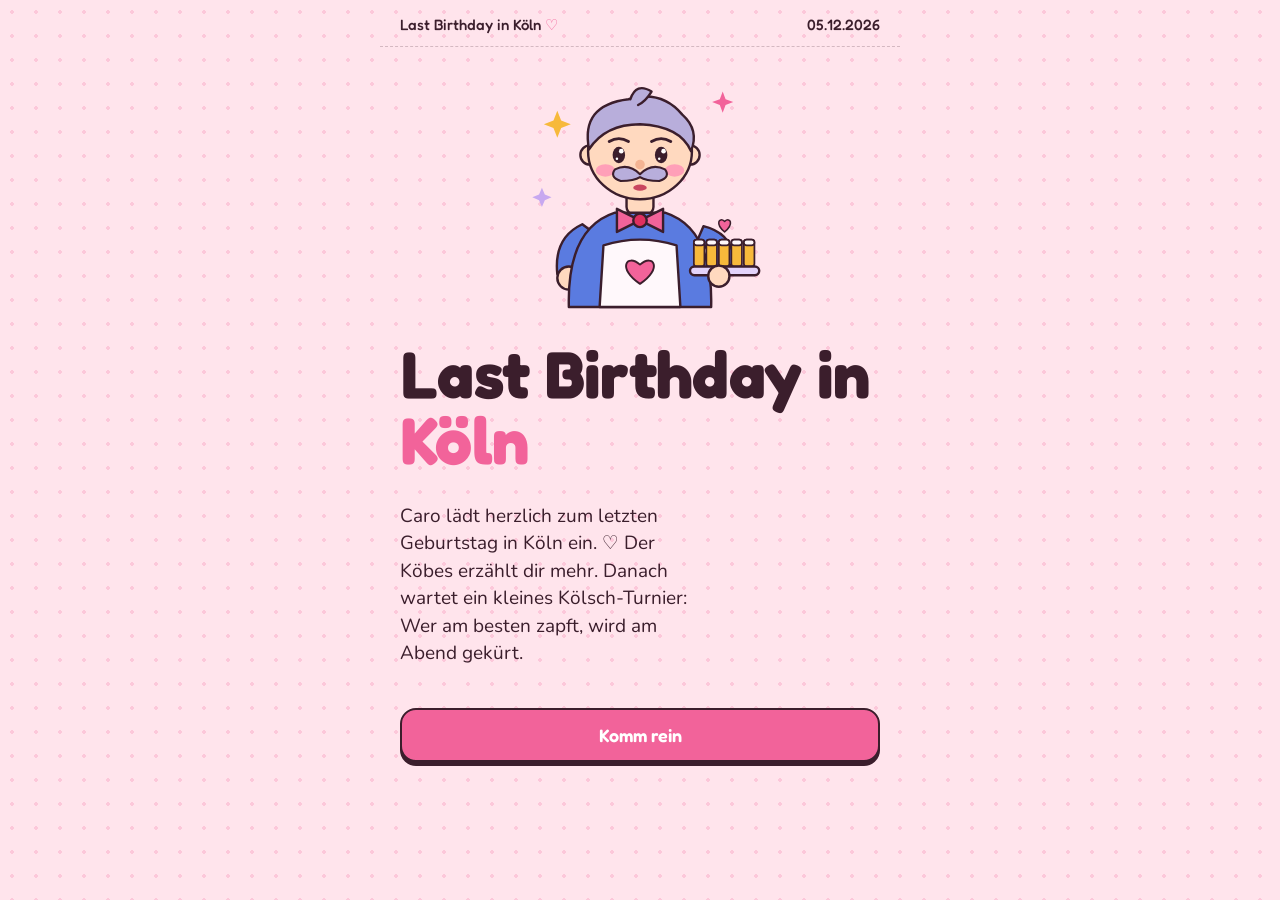
==== commit 5212dca1: "Kuerzere Story, praesenter CTA und Zapf-Turnier" ====
--- a/index.html
+++ b/index.html
@@ -111,7 +111,7 @@
   <!-- INTRO -->
   <section id="s-intro" class="screen" hidden>
     <h1 class="title">Last Birthday in <em>Köln</em></h1>
-    <p class="lede">Caro lädt herzlich zum letzten Geburtstag in Köln ein. &#9825; Der Köbes erklärt dir, warum.</p>
+    <p class="lede">Caro lädt herzlich zum letzten Geburtstag in Köln ein. &#9825; Der Köbes erzählt dir mehr. Danach wartet ein kleines Kölsch-Turnier: Wer am besten zapft, wird am Abend gekürt.</p>
     <button class="btn btn-main" data-go="story">Komm rein</button>
   </section>
 
@@ -125,6 +125,10 @@
         <div><dt>Wo</dt><dd>die wohngemeinschaft<br>Richard-Wagner-Str. 39, 50674 Köln<br>Podest im Wohnzimmer</dd></div>
       </dl>
     </div>
+    <ol class="steps" id="steps" hidden>
+      <li><b>Zu- oder absagen</b><span>Kurz Bescheid geben, damit Caro planen kann.</span></li>
+      <li><b>Sechs Kölsch zapfen</b><span>Die beste Punktzahl gewinnt. Caro verkündet den Sieger am Abend.</span></li>
+    </ol>
     <button class="btn btn-main" id="next">Weiter</button>
   </section>
 
@@ -168,8 +172,9 @@
         <textarea id="f-note" rows="2" maxlength="400" placeholder="Eine Zeile reicht"></textarea>
       </label>
 
+      <p class="callout">Danach wartet das Zapf-Turnier: sechs Kölsch, die beste Punktzahl wird am Samstag gekürt.</p>
       <p class="error" id="form-error" hidden></p>
-      <button class="btn btn-main" type="submit" id="form-submit">Abschicken</button>
+      <button class="btn btn-main btn-cta" type="submit" id="form-submit">Abschicken und zapfen</button>
     </form>
   </section>
 
@@ -235,6 +240,7 @@
         <div><dt>Deine Antwort</dt><dd id="done-answer"></dd></div>
       </dl>
     </div>
+    <button class="btn btn-main btn-cta" id="play" hidden>Jetzt zapfen</button>
     <button class="btn btn-main" id="ics">In den Kalender</button>
     <button class="btn btn-quiet" id="again">Antwort ändern</button>
   </section>
--- a/style.css
+++ b/style.css
@@ -182,6 +182,16 @@
 .btn-quiet:active { transform: none; box-shadow: none; }
 .btn[disabled] { opacity: .5; }
 #next { margin-top: auto; }
+.btn-cta { background: var(--gold); color: var(--ink); font-size: 21px; padding: 20px 18px; }
+.btn-cta:active { background: #f3a91f; }
+#next.btn-cta { position: sticky; bottom: calc(12px + env(safe-area-inset-bottom)); z-index: 5; }
+
+.steps { list-style: none; padding: 0; display: grid; gap: 10px; counter-reset: s; }
+.steps li { counter-increment: s; position: relative; border: 2px solid var(--ink); border-radius: 18px; background: var(--paper); padding: 12px 16px 12px 62px; box-shadow: 4px 4px 0 var(--butter); }
+.steps li::before { content: counter(s); position: absolute; left: 14px; top: 50%; margin-top: -19px; width: 38px; height: 38px; border-radius: 50%; background: var(--rose); color: #fff; border: 2px solid var(--ink); font-family: var(--display); font-weight: 600; font-size: 20px; display: grid; place-items: center; }
+.steps b { display: block; font-family: var(--display); font-weight: 600; font-size: 18px; }
+.steps span { font-size: 15px; font-weight: 600; opacity: .85; }
+.callout { border: 2px dashed var(--rose); border-radius: 16px; background: var(--paper); padding: 12px 16px; font-weight: 700; font-size: 16px; }
 
 /* Formular */
 #form { display: grid; gap: 22px; }
